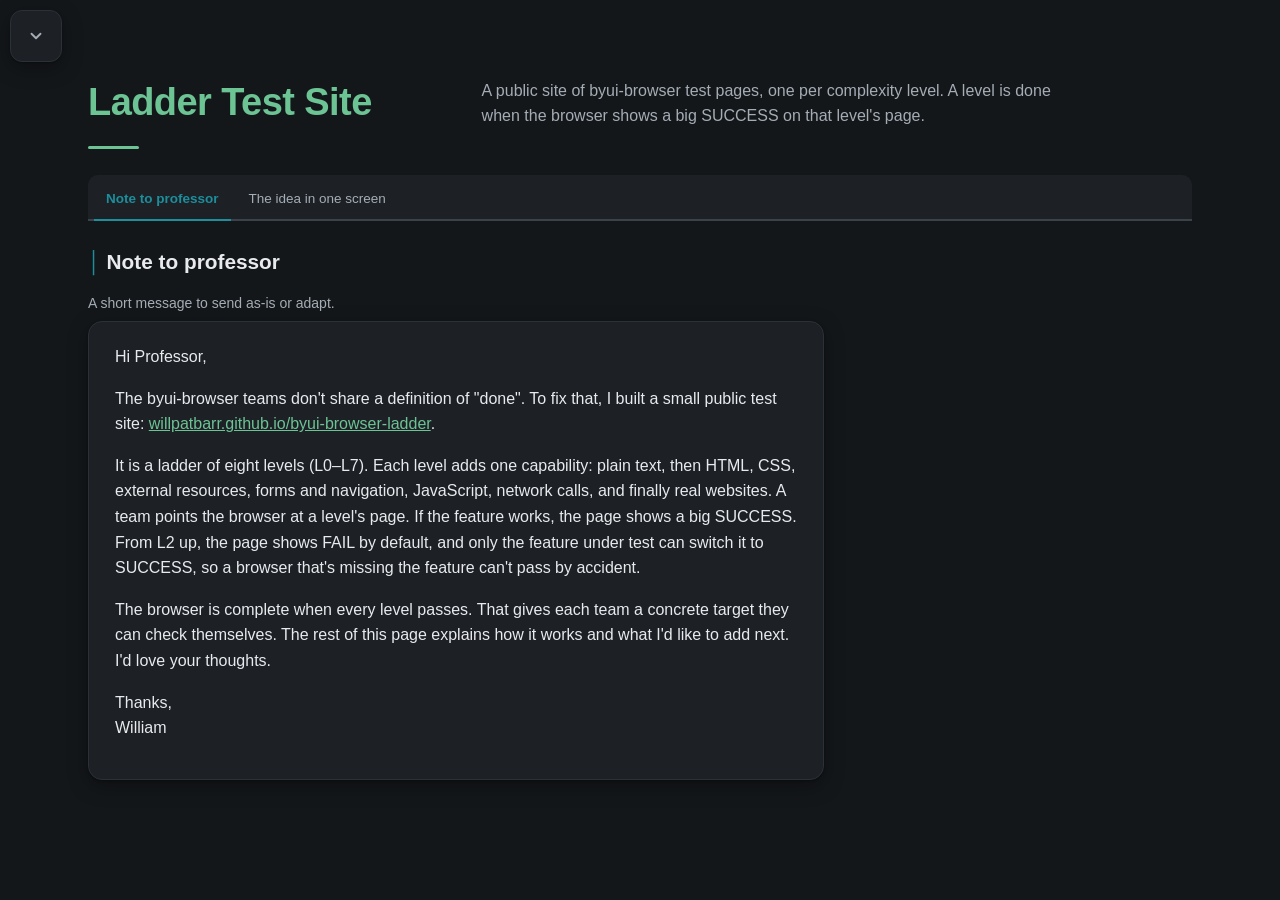
==== about/index.html @ 3075b2e5 "Add the project write-up as /about/. Co-Authored-By: Claude Opus 5.5 <noreply@anthropic.com>" ====
<!DOCTYPE html>
<html lang="en">
<head>
<meta charset="utf-8">
<meta name="viewport" content="width=device-width, initial-scale=1">
<title>Ladder Test Site</title>
<style>
:root{color-scheme:dark;
--bg:#14171a;--card:#1d2126;--ink:#e8eaed;--muted:#a4acb5;--faint:#737c86;
--border:#2b3138;--border-strong:#3a424b;--accent:#6cc394;--accent-soft:#1c3128;
--warn:#e0a458;--warn-soft:#33280f;
--shadow:0 1px 2px rgba(0,0,0,.3),0 6px 20px rgba(0,0,0,.35);--radius:14px;
--g1:#1C8E9C;--g2:#B06A1E;--g3:#5A8C33;--ok:#2E8B62;--bad:#C24A4A}
*{box-sizing:border-box}
body{margin:0;background:var(--bg);color:var(--ink);font:16px/1.6 -apple-system,BlinkMacSystemFont,
"Segoe UI",Roboto,sans-serif}
code,a{overflow-wrap:anywhere}
code{font-family:ui-monospace,SFMono-Regular,Menlo,monospace;font-size:.88em;background:var(--card);
  padding:1px 5px;border-radius:4px;border:1px solid var(--border)}
a{color:var(--accent)}
main{max-width:74rem;margin-inline:auto;padding:4.5rem clamp(16px,4vw,40px) 5rem}
h1{font-size:clamp(26px,5.4vw,38px);margin:0;color:var(--accent);font-weight:600;letter-spacing:-.015em}
h1::after{content:"";display:block;width:3.2rem;height:3px;background:var(--accent);border-radius:2px;
  margin-top:.85rem}
h2{font-size:1.3rem;margin:0 0 .9rem}
h3{font-size:1.08rem;margin:1.6rem 0 .5rem}
.head{display:grid;grid-template-columns:minmax(14rem,22rem) 1fr;gap:0 2.6rem;align-items:start;
  margin:0 0 1.6rem}
.head .lede{margin:.35rem 0 0;color:var(--muted)}
@media (max-width:900px){.head{grid-template-columns:1fr}.head .lede{margin-top:1.1rem}}
p{margin:0 0 1rem;max-width:68ch}
.g1{color:var(--g1)}.g2{color:var(--g2)}.g3{color:var(--g3)}
.rail{font-weight:700;margin-right:.35rem}
.ok{color:var(--ok);font-weight:700}.bad{color:var(--bad);font-weight:700}

/* CSS-only pages and tabs */
.st{position:absolute;width:0;height:0;opacity:0;pointer-events:none}
.page{display:none}.tabpanel{display:none}
#r-p-brief:checked ~ main #p-brief,#r-p-how:checked ~ main #p-how,
#r-p-next:checked ~ main #p-next{display:block}
#r-p-brief:checked ~ .skipto label[for="r-p-brief"],#r-p-how:checked ~ .skipto label[for="r-p-how"],
#r-p-next:checked ~ .skipto label[for="r-p-next"]{background:var(--bg);color:var(--accent)}
#r-t-msg:checked ~ main #t-msg,#r-t-pitch:checked ~ main #t-pitch,
#r-t-ladder:checked ~ main #t-ladder,#r-t-rule:checked ~ main #t-rule,
#r-t-levels:checked ~ main #t-levels,#r-t-limits:checked ~ main #t-limits,
#r-t-verify:checked ~ main #t-verify,#r-t-future:checked ~ main #t-future,
#r-t-alt:checked ~ main #t-alt,#r-t-links:checked ~ main #t-links{display:block}
.tabs{display:flex;gap:6px;flex-wrap:wrap;margin:0 0 24px;background:var(--card);
  border-radius:10px 10px 0 0;padding:4px 6px 0;border-bottom:2px solid var(--border-strong)}
.tab{background:none;border:0;border-bottom:2px solid transparent;color:var(--muted);font-size:13.5px;
  padding:9px 12px;cursor:pointer;border-radius:8px 8px 0 0;transition:.15s;margin-bottom:-2px}
.tab:hover{color:var(--ink)}
#r-t-msg:checked ~ main label[for="r-t-msg"],#r-t-pitch:checked ~ main label[for="r-t-pitch"]{
  color:var(--g1);border-bottom-color:var(--g1);font-weight:600}
#r-t-ladder:checked ~ main label[for="r-t-ladder"],#r-t-rule:checked ~ main label[for="r-t-rule"],
#r-t-levels:checked ~ main label[for="r-t-levels"],#r-t-limits:checked ~ main label[for="r-t-limits"],
#r-t-verify:checked ~ main label[for="r-t-verify"]{color:var(--g2);border-bottom-color:var(--g2);
  font-weight:600}
#r-t-future:checked ~ main label[for="r-t-future"],#r-t-alt:checked ~ main label[for="r-t-alt"],
#r-t-links:checked ~ main label[for="r-t-links"]{color:var(--g3);border-bottom-color:var(--g3);
  font-weight:600}

/* floating nav */
.skipto{position:fixed;top:50%;left:18px;transform:translateY(-50%);z-index:60;display:flex;
  flex-direction:column;gap:5px;background:var(--card);border:1px solid var(--border);
  border-radius:14px;padding:12px 12px 13px;box-shadow:var(--shadow);width:172px}
.skipto label{text-decoration:none;color:var(--muted);font-size:13px;padding:6px 10px;
  border-radius:8px;transition:.15s;cursor:pointer}
.skipto label:hover{background:var(--bg);color:var(--accent)}
.navlabel{font-size:11px;letter-spacing:.1em;text-transform:uppercase;color:var(--faint);
  padding:0 10px 4px}
.skipto-toggle{display:none;align-items:center;justify-content:center;width:40px;height:40px;
  padding:0 !important;color:var(--muted)}
.skipto-toggle svg{transition:.15s}
.skipto-menu{display:flex;flex-direction:column;gap:5px}
@media (max-width:1580px){
  main{padding-top:72px}
  .skipto{top:10px;left:10px;transform:none;width:auto;padding:5px;border-radius:12px}
  .skipto-toggle{display:flex}
  .skipto-menu{display:none;padding:4px 6px 8px;min-width:172px}
  .skipto:hover .skipto-menu,.skipto:focus-within .skipto-menu,
  #navtoggle:checked ~ .skipto .skipto-menu{display:flex}
  #navtoggle:checked ~ .skipto .skipto-toggle svg{transform:rotate(180deg)}
}

/* tables, cards, callouts, code */
.tw{overflow-x:auto;margin:0 0 1.2rem}
table{border-collapse:collapse;width:100%;font-size:14.5px}
th,td{text-align:left;padding:8px 12px;border-bottom:1px solid var(--border);vertical-align:top}
th{color:var(--muted);font-weight:600;font-size:12.5px;letter-spacing:.04em;text-transform:uppercase}
.letter{background:var(--card);border:1px solid var(--border);border-radius:var(--radius);
  padding:22px 26px;box-shadow:var(--shadow);max-width:46rem}
.letter p{max-width:none}
.cards{display:grid;grid-template-columns:repeat(auto-fit,minmax(min(280px,100%),1fr));gap:14px;
  margin:0 0 1.2rem}
.card{background:var(--card);border:1px solid var(--border-strong);border-radius:12px;padding:14px 16px}
.card h3{margin:0 0 .35rem}
.card p{margin:0;font-size:14.5px;color:var(--muted)}
.note{border:1px solid var(--warn);background:var(--warn-soft);border-radius:10px;padding:13px 17px;
  margin:0 0 1.2rem;max-width:68ch}
.note b{display:block;color:var(--warn);font-size:12px;letter-spacing:.08em;text-transform:uppercase;
  margin:0 0 5px}
.code{position:relative;margin:0 0 16px}
.code pre{margin:0}
pre{overflow-x:auto;max-width:100%;background:var(--card);border:1px solid var(--border);
  border-radius:10px;padding:14px 16px;font:13.5px/1.55 ui-monospace,SFMono-Regular,Menlo,monospace}
.code .lang{position:absolute;top:7px;right:10px;font-size:10px;letter-spacing:.1em;
  text-transform:uppercase;font-weight:700;color:var(--faint);background:var(--card);padding:1px 4px;
  border-radius:3px;font-family:ui-monospace,SFMono-Regular,Menlo,monospace}
.kw{color:#A25494}.ty{color:#4368A8}.str{color:#2E8B62}
.desc{color:var(--muted);font-size:14px;margin:0 0 .4rem}
ol,ul{margin:0 0 1rem;padding-left:1.4rem}
li{margin:0 0 .35rem}
@media (max-width:720px){.letter{padding:16px}.card{padding:14px}}
</style>
</head>
<body>
<input class="st" type="radio" name="pg" id="r-p-brief" checked>
<input class="st" type="radio" name="pg" id="r-p-how">
<input class="st" type="radio" name="pg" id="r-p-next">
<input class="st" type="checkbox" id="navtoggle">
<input class="st" type="radio" name="tb1" id="r-t-msg" checked>
<input class="st" type="radio" name="tb1" id="r-t-pitch">
<input class="st" type="radio" name="tb2" id="r-t-ladder" checked>
<input class="st" type="radio" name="tb2" id="r-t-rule">
<input class="st" type="radio" name="tb2" id="r-t-levels">
<input class="st" type="radio" name="tb2" id="r-t-limits">
<input class="st" type="radio" name="tb2" id="r-t-verify">
<input class="st" type="radio" name="tb3" id="r-t-future" checked>
<input class="st" type="radio" name="tb3" id="r-t-alt">
<input class="st" type="radio" name="tb3" id="r-t-links">

<nav class="skipto" aria-label="Pages">
  <label class="skipto-toggle" for="navtoggle" aria-label="Page menu"><svg width="18" height="18"
    viewBox="0 0 24 24" fill="none" stroke="currentColor" stroke-width="2.5" stroke-linecap="round"
    stroke-linejoin="round"><path d="M6 9l6 6 6-6"/></svg></label>
  <div class="skipto-menu">
    <div class="navlabel">Pages</div>
    <label for="r-p-brief">Brief</label>
    <label for="r-p-how">How it works</label>
    <label for="r-p-next">What comes next</label>
  </div>
</nav>

<main>
<div class="head">
  <h1>Ladder Test Site</h1>
  <p class="lede">A public site of byui-browser test pages, one per complexity level. A level is
  done when the browser shows a big SUCCESS on that level's page.</p>
</div>

<!-- ================= PAGE 1: BRIEF ================= -->
<section class="page" id="p-brief">
  <div class="tabs" role="tablist">
    <label class="tab" for="r-t-msg">Note to professor</label>
    <label class="tab" for="r-t-pitch">The idea in one screen</label>
  </div>

  <div class="tabpanel" id="t-msg">
    <h2><span class="rail g1">│</span>Note to professor</h2>
    <p class="desc">A short message to send as-is or adapt.</p>
    <div class="letter">
      <p>Hi Professor,</p>
      <p>The byui-browser teams don't share a definition of "done". To fix that, I built a small
      public test site: <a href="https://willpatbarr.github.io/byui-browser-ladder/">willpatbarr.github.io/byui-browser-ladder</a>.</p>
      <p>It is a ladder of eight levels (L0–L7). Each level adds one capability: plain text, then
      HTML, CSS, external resources, forms and navigation, JavaScript, network calls, and finally
      real websites. A team points the browser at a level's page. If the feature works, the
      page shows a big SUCCESS. From L2 up, the page shows FAIL by default, and only the feature
      under test can switch it to SUCCESS, so a browser that's missing the feature can't pass by
      accident.</p>
      <p>The browser is complete when every level passes. That gives each team a concrete target
      they can check themselves. The rest of this page explains how it works and what I'd like to
      add next. I'd love your thoughts.</p>
      <p>Thanks,<br>William</p>
    </div>
  </div>

  <div class="tabpanel" id="t-pitch">
    <h2><span class="rail g1">│</span>The idea in one screen</h2>
    <div class="cards">
      <div class="card"><h3>Problem</h3><p>Teams have no shared definition of when a browser
        feature is "done".</p></div>
      <div class="card"><h3>Mechanism</h3><p>One web page per level. The page tests a single
        feature and shows SUCCESS only if that feature works.</p></div>
      <div class="card"><h3>Pass</h3><p>A big SUCCESS on the page. No tools, logs or test
        harness needed: just open the URL.</p></div>
      <div class="card"><h3>Done</h3><p>The browser is complete when L0 through L7 all
        pass.</p></div>
    </div>
  </div>
</section>

<!-- ================= PAGE 2: HOW IT WORKS ================= -->
<section class="page" id="p-how">
  <div class="tabs" role="tablist">
    <label class="tab" for="r-t-ladder">The ladder</label>
    <label class="tab" for="r-t-rule">Success rule</label>
    <label class="tab" for="r-t-levels">How each level reveals SUCCESS</label>
    <label class="tab" for="r-t-limits">Constraints</label>
    <label class="tab" for="r-t-verify">Verification</label>
  </div>

  <div class="tabpanel" id="t-ladder">
    <h2><span class="rail g2">│</span>The ladder</h2>
    <p>Each level adds exactly one capability on top of the level before it, so the first level
    that fails shows which feature to work on next.</p>
    <div class="tw"><table>
      <tr><th>Level</th><th>Tests</th><th>Page</th></tr>
      <tr><td>L0</td><td>Plain text, no tags</td><td><a href="https://willpatbarr.github.io/byui-browser-ladder/l0/">/l0/</a></td></tr>
      <tr><td>L1</td><td>Static HTML with default styling: headings, paragraphs, lists, links</td><td><a href="https://willpatbarr.github.io/byui-browser-ladder/l1/">/l1/</a></td></tr>
      <tr><td>L2</td><td>Inline CSS and <code>&lt;style&gt;</code> blocks</td><td><a href="https://willpatbarr.github.io/byui-browser-ladder/l2/">/l2/</a></td></tr>
      <tr><td>L3</td><td>External resources: linked stylesheet, image, web font</td><td><a href="https://willpatbarr.github.io/byui-browser-ladder/l3/">/l3/</a></td></tr>
      <tr><td>L4</td><td>Interaction: link navigation, form submit, back/forward</td><td><a href="https://willpatbarr.github.io/byui-browser-ladder/l4/">/l4/</a></td></tr>
      <tr><td>L5</td><td>JavaScript that changes the DOM</td><td><a href="https://willpatbarr.github.io/byui-browser-ladder/l5/">/l5/</a></td></tr>
      <tr><td>L6</td><td>Network and timers: <code>fetch</code>, <code>setTimeout</code></td><td><a href="https://willpatbarr.github.io/byui-browser-ladder/l6/">/l6/</a></td></tr>
      <tr><td>L7</td><td>Real-world sites, linked out</td><td><a href="https://willpatbarr.github.io/byui-browser-ladder/l7/">/l7/</a></td></tr>
    </table></div>
    <p>The root page is L1-level HTML only, with no CSS or JavaScript, so any browser that
    passes L1 can use it to reach every level.</p>
  </div>

  <div class="tabpanel" id="t-rule">
    <h2><span class="rail g2">│</span>Success rule</h2>
    <p>A page may use only its own level's feature to show SUCCESS. Pages from L2 up start out
    showing FAIL, and the feature under test is the only thing that can hide it.</p>
    <div class="tw"><table>
      <tr><th>Browser state</th><th>L0–L1 shows</th><th>L2+ shows</th></tr>
      <tr><td>Feature works</td><td class="ok">SUCCESS</td><td class="ok">SUCCESS</td></tr>
      <tr><td>Feature missing</td><td>nothing readable (page fails to render)</td><td class="bad">FAIL</td></tr>
      <tr><td>Feature half-works</td><td>partly readable</td><td class="bad">FAIL</td></tr>
    </table></div>
    <div class="note"><b>Remember</b>The rule's one guarantee: a browser without the feature
    sees FAIL, never a false SUCCESS. Each page also says in plain text what it tests and what
    a pass looks like.</div>
  </div>

  <div class="tabpanel" id="t-levels">
    <h2><span class="rail g2">│</span>How each level reveals SUCCESS</h2>
    <div class="tw"><table>
      <tr><th>Level</th><th>Default</th><th>What switches it to SUCCESS</th></tr>
      <tr><td>L0</td><td class="ok">SUCCESS</td><td>The page is just the word, as plain text</td></tr>
      <tr><td>L1</td><td class="ok">SUCCESS</td><td>An <code>&lt;h1&gt;</code>; passes if it renders</td></tr>
      <tr><td>L2</td><td class="bad">FAIL</td><td>A <code>&lt;style&gt;</code> rule hides FAIL; <code>::before</code> writes SUCCESS</td></tr>
      <tr><td>L3</td><td class="bad">FAIL</td><td>The same trick, but only in the linked <code>style.css</code>; the image also spells SUCCESS</td></tr>
      <tr><td>L4</td><td class="bad">FAIL</td><td>Following the link or submitting the form lands on a SUCCESS page</td></tr>
      <tr><td>L5</td><td class="bad">FAIL</td><td>A script replaces the heading text</td></tr>
      <tr><td>L6</td><td class="bad">FAIL</td><td>One heading filled from a fetched <code>result.json</code>, one from a timer</td></tr>
      <tr><td>L7</td><td>none</td><td>Checked by hand: each linked site loads and its links work</td></tr>
    </table></div>
    <h3>Example: the L2 mechanism</h3>
    <p class="desc">CSS hides FAIL and writes SUCCESS; with no CSS, FAIL stays</p>
    <div class="code"><span class="lang">html</span><pre><span class="kw">&lt;style&gt;</span>
.<span class="ty">fail</span> { display: none; }
.<span class="ty">result</span>::before { content: <span class="str">"SUCCESS"</span>; }
<span class="kw">&lt;/style&gt;</span>
...
<span class="kw">&lt;h1</span> class=<span class="str">"result"</span><span class="kw">&gt;&lt;span</span> class=<span class="str">"fail"</span><span class="kw">&gt;</span>FAIL<span class="kw">&lt;/span&gt;&lt;/h1&gt;</span></pre></div>
  </div>

  <div class="tabpanel" id="t-limits">
    <h2><span class="rail g2">│</span>Constraints</h2>
    <p>Plain static pages can't check everything. Where a page can't prove a pass by itself,
    it tells the tester what to look for.</p>
    <div class="cards">
      <div class="card"><h3>L3 web font</h3><p>No CSS-only way to show FAIL when a font doesn't
        load. The page says what the font should look like (a curly script).</p></div>
      <div class="card"><h3>L4 back/forward</h3><p>History can't be checked without
        JavaScript, which belongs to L5. The tester presses Back and Forward and checks where they
        land.</p></div>
      <div class="card"><h3>L7 real sites</h3><p>There's no automatic SUCCESS on real sites.
        Passing is a judgement call.</p></div>
      <div class="card"><h3>L0 file type</h3><p>GitHub Pages serves L0 as HTML, so the page
        contains no tags and reads the same either way.</p></div>
    </div>
    <div class="note"><b>Observation</b>Hosting is static only: no build step, no backend.
    Anything that needs a server, such as recording which teams passed, is future work.</div>
  </div>

  <div class="tabpanel" id="t-verify">
    <h2><span class="rail g2">│</span>Verification</h2>
    <p>Every page was checked in Chrome both ways: with the feature working, and with the
    feature removed.</p>
    <div class="tw"><table>
      <tr><th>Level</th><th>Feature on</th><th>Feature off</th><th>How it was turned off</th></tr>
      <tr><td>L2</td><td class="ok">SUCCESS</td><td class="bad">FAIL</td><td>All styles removed</td></tr>
      <tr><td>L3</td><td class="ok">SUCCESS</td><td class="bad">FAIL</td><td>Linked stylesheet removed</td></tr>
      <tr><td>L4</td><td class="ok">SUCCESS</td><td class="bad">FAIL</td><td>Start page compared with the page the link leads to</td></tr>
      <tr><td>L5</td><td class="ok">SUCCESS</td><td class="bad">FAIL</td><td>Scripts blocked</td></tr>
      <tr><td>L6</td><td class="ok">SUCCESS</td><td class="bad">FAIL</td><td>Scripts blocked</td></tr>
    </table></div>
    <div class="note"><b>Observation</b>The first version of L3 failed this check: a browser with
    no CSS would have shown both FAIL and SUCCESS. Now the word SUCCESS only exists in the
    external stylesheet. Firefox has not been tested yet.</div>
  </div>
</section>

<!-- ================= PAGE 3: NEXT ================= -->
<section class="page" id="p-next">
  <div class="tabs" role="tablist">
    <label class="tab" for="r-t-future">Future work</label>
    <label class="tab" for="r-t-alt">Alternatives considered</label>
    <label class="tab" for="r-t-links">Links</label>
  </div>

  <div class="tabpanel" id="t-future">
    <h2><span class="rail g3">│</span>Future work</h2>
    <p>The first version keeps the rule minimal on purpose. Planned additions:</p>
    <ol>
      <li>A separate pass/fail line for each check within a level, not one verdict per page</li>
      <li><code>console.log</code> success output, once the browser has developer tools</li>
      <li>Pass reports sent to a server or dashboard, so passes are recorded</li>
      <li>Email sign-up for updates (items 3 and 4 both need a backend)</li>
      <li>More levels as the browser grows, such as layout, accessibility and media</li>
    </ol>
  </div>

  <div class="tabpanel" id="t-alt">
    <h2><span class="rail g3">│</span>Alternatives considered</h2>
    <div class="tw"><table>
      <tr><th>Option</th><th>Upside</th><th>Downside</th></tr>
      <tr><td>Ladder site (chosen)</td><td>Anyone checks a level by opening a URL; no setup</td><td>Some checks are by eye; one verdict per page</td></tr>
      <tr><td>Web Platform Tests subset</td><td>Industry standard, very thorough</td><td>Needs a test harness and JavaScript, so it can't judge the early levels</td></tr>
      <tr><td>Pages inside the browser repo</td><td>Versioned with the code</td><td>Not a public URL; teams have to run a local server</td></tr>
    </table></div>
  </div>

  <div class="tabpanel" id="t-links">
    <h2><span class="rail g3">│</span>Links</h2>
    <ul>
      <li>Live site: <a href="https://willpatbarr.github.io/byui-browser-ladder/">willpatbarr.github.io/byui-browser-ladder</a></li>
      <li>Source: <a href="https://github.com/Willpatbarr/byui-browser-ladder">github.com/Willpatbarr/byui-browser-ladder</a></li>
      <li>Original brief: <code>byui-browser/docs/testing/handoff-ladder-site.md</code></li>
    </ul>
  </div>
</section>
</main>
</body>
</html>
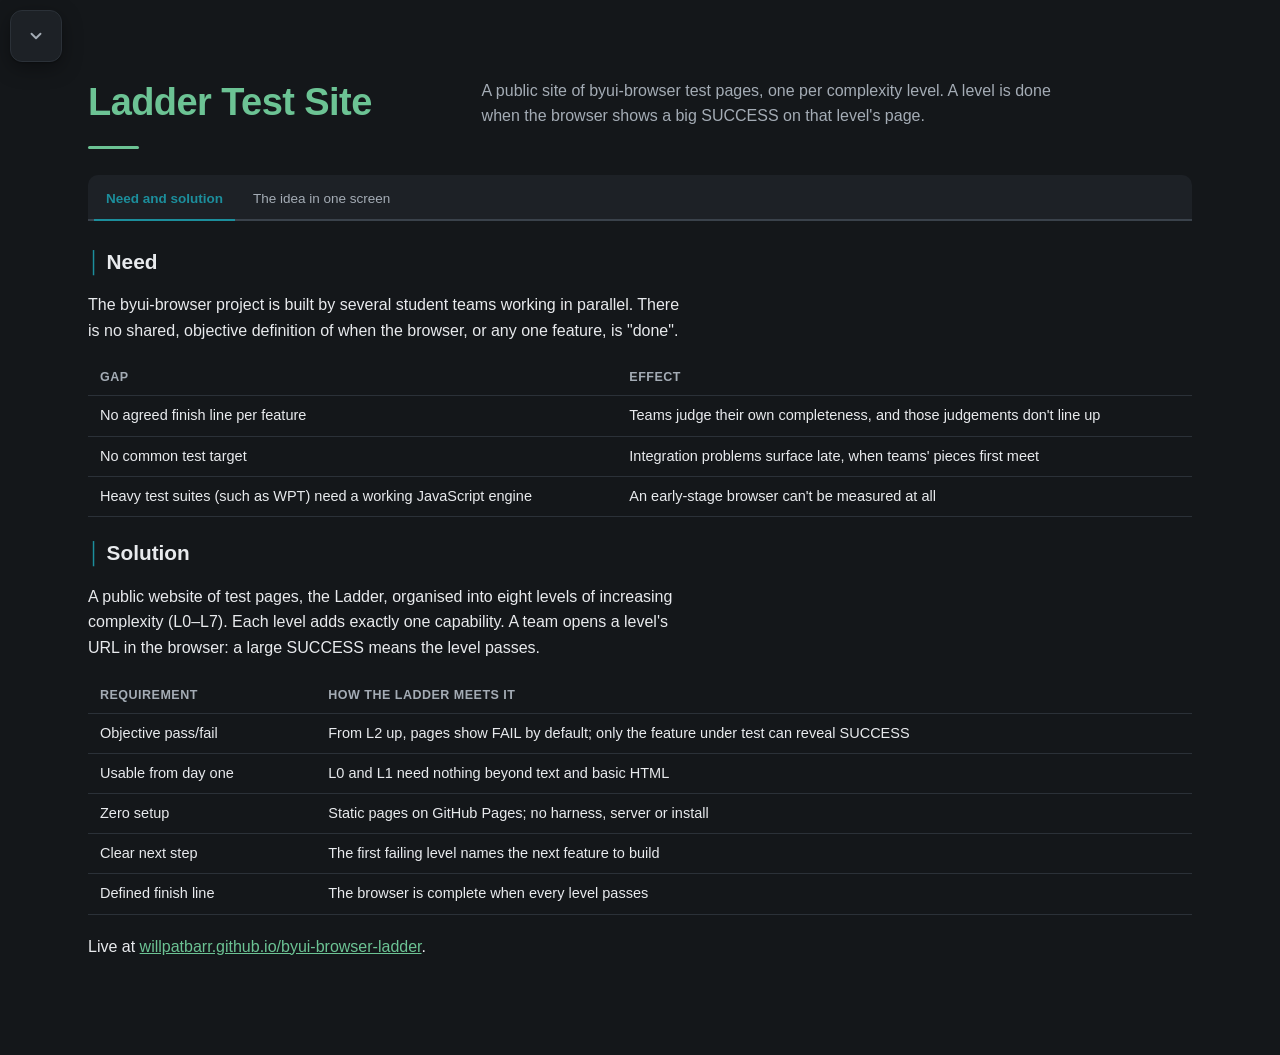
==== commit c8521171: "About: replace the note with a need and solution statement. Co-Authored-By: Claude Opus 5.5 <noreply" ====
--- a/about/index.html
+++ b/about/index.html
@@ -152,28 +152,34 @@
 <!-- ================= PAGE 1: BRIEF ================= -->
 <section class="page" id="p-brief">
   <div class="tabs" role="tablist">
-    <label class="tab" for="r-t-msg">Note to professor</label>
+    <label class="tab" for="r-t-msg">Need and solution</label>
     <label class="tab" for="r-t-pitch">The idea in one screen</label>
   </div>
 
   <div class="tabpanel" id="t-msg">
-    <h2><span class="rail g1">│</span>Note to professor</h2>
-    <p class="desc">A short message to send as-is or adapt.</p>
-    <div class="letter">
-      <p>Hi Professor,</p>
-      <p>The byui-browser teams don't share a definition of "done". To fix that, I built a small
-      public test site: <a href="https://willpatbarr.github.io/byui-browser-ladder/">willpatbarr.github.io/byui-browser-ladder</a>.</p>
-      <p>It is a ladder of eight levels (L0–L7). Each level adds one capability: plain text, then
-      HTML, CSS, external resources, forms and navigation, JavaScript, network calls, and finally
-      real websites. A team points the browser at a level's page. If the feature works, the
-      page shows a big SUCCESS. From L2 up, the page shows FAIL by default, and only the feature
-      under test can switch it to SUCCESS, so a browser that's missing the feature can't pass by
-      accident.</p>
-      <p>The browser is complete when every level passes. That gives each team a concrete target
-      they can check themselves. The rest of this page explains how it works and what I'd like to
-      add next. I'd love your thoughts.</p>
-      <p>Thanks,<br>William</p>
-    </div>
+    <h2><span class="rail g1">│</span>Need</h2>
+    <p>The byui-browser project is built by several student teams working in parallel. There is
+    no shared, objective definition of when the browser, or any one feature, is "done".</p>
+    <div class="tw"><table>
+      <tr><th>Gap</th><th>Effect</th></tr>
+      <tr><td>No agreed finish line per feature</td><td>Teams judge their own completeness, and those judgements don't line up</td></tr>
+      <tr><td>No common test target</td><td>Integration problems surface late, when teams' pieces first meet</td></tr>
+      <tr><td>Heavy test suites (such as WPT) need a working JavaScript engine</td><td>An early-stage browser can't be measured at all</td></tr>
+    </table></div>
+
+    <h2><span class="rail g1">│</span>Solution</h2>
+    <p>A public website of test pages, the Ladder, organised into eight levels of increasing
+    complexity (L0–L7). Each level adds exactly one capability. A team opens a level's URL in
+    the browser: a large SUCCESS means the level passes.</p>
+    <div class="tw"><table>
+      <tr><th>Requirement</th><th>How the Ladder meets it</th></tr>
+      <tr><td>Objective pass/fail</td><td>From L2 up, pages show FAIL by default; only the feature under test can reveal SUCCESS</td></tr>
+      <tr><td>Usable from day one</td><td>L0 and L1 need nothing beyond text and basic HTML</td></tr>
+      <tr><td>Zero setup</td><td>Static pages on GitHub Pages; no harness, server or install</td></tr>
+      <tr><td>Clear next step</td><td>The first failing level names the next feature to build</td></tr>
+      <tr><td>Defined finish line</td><td>The browser is complete when every level passes</td></tr>
+    </table></div>
+    <p>Live at <a href="https://willpatbarr.github.io/byui-browser-ladder/">willpatbarr.github.io/byui-browser-ladder</a>.</p>
   </div>
 
   <div class="tabpanel" id="t-pitch">
